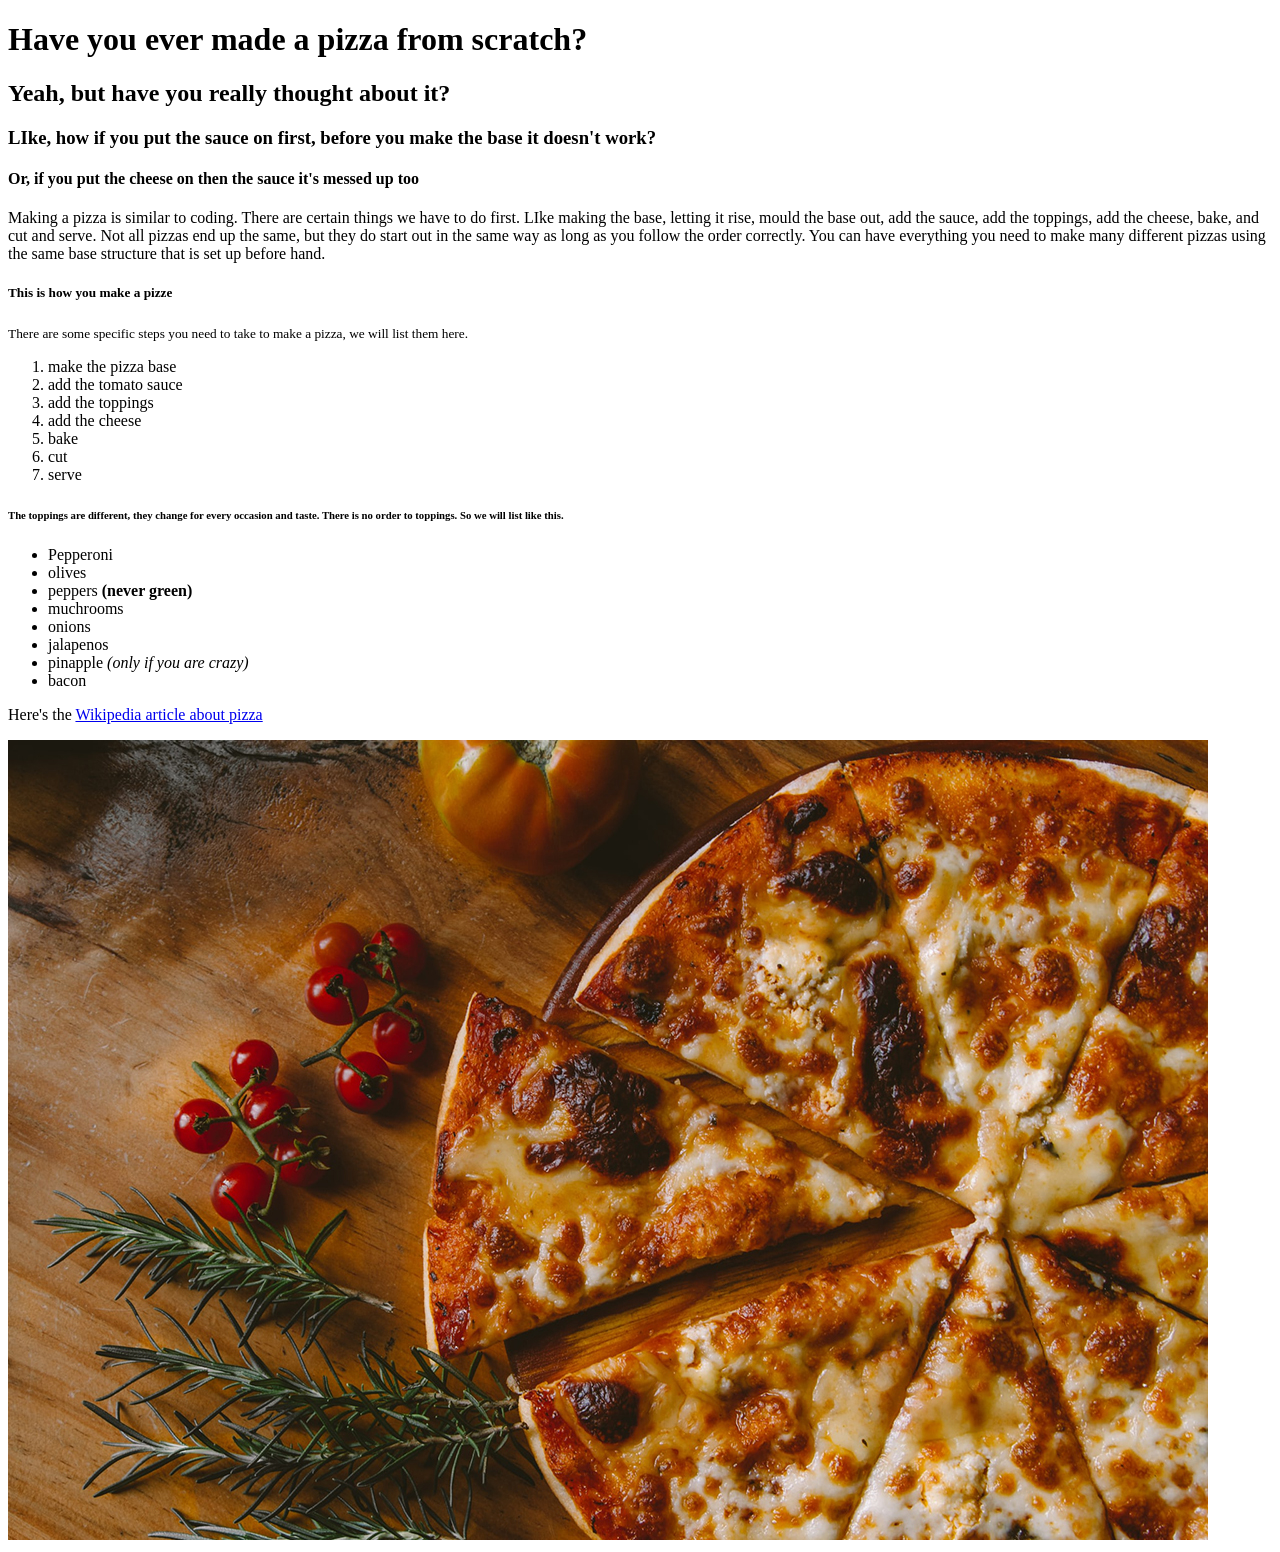
==== index.html @ 54a27f17 "Add pizza image to enhance visual appeal on the Pizza Party page" ====
<!doctype html>
<html lang="en">
  <head>
    <meta charset="UTF-8" />
    <meta name="viewport" content="width=device-width, initial-scale=1.0" />
    <title>Pizza Party</title>
  </head>
  <body>
    <h1>Have you ever made a pizza from scratch?</h1>
    <h2>Yeah, but have you really thought about it?</h2>
    <h3>
      LIke, how if you put the sauce on first, before you make the base it
      doesn't work?
    </h3>
    <h4>Or, if you put the cheese on then the sauce it's messed up too</h4>
    <p>
      Making a pizza is similar to coding. There are certain things we have to
      do first. LIke making the base, letting it rise, mould the base out, add
      the sauce, add the toppings, add the cheese, bake, and cut and serve. Not
      all pizzas end up the same, but they do start out in the same way as long
      as you follow the order correctly. You can have everything you need to
      make many different pizzas using the same base structure that is set up
      before hand.
    </p>

    <!-- Make lists here -->
    <h5>This is how you make a pizze</h5>
    <p>
      <small>
        There are some specific steps you need to take to make a pizza, we will
        list them here.
      </small>
    </p>

    <ol>
      <li>make the pizza base</li>
      <li>add the tomato sauce</li>
      <li>add the toppings</li>
      <li>add the cheese</li>
      <li>bake</li>
      <li>cut</li>
      <li>serve</li>
    </ol>

    <h6>The toppings are different, they change for every occasion and taste. There is no order to toppings. So we will list like this.</h6>

    <ul>
      <li>Pepperoni</li>
      <li>olives</li>
      <li>peppers <strong>(never green)</strong></li>
      <li>muchrooms</li>
      <li>onions</li>
      <li>jalapenos</li>
      <li>pinapple <em>(only if you are crazy)</em></li>
      <li>bacon</li>
    </ul>


    <p>Here's the <a href="https://en.wikipedia.org/wiki/Pizza" target="_blank">Wikipedia article about pizza</a></p>

    <img src="images/pizza.jpg" alt="a picture of a pizza">


  </body>
</html>
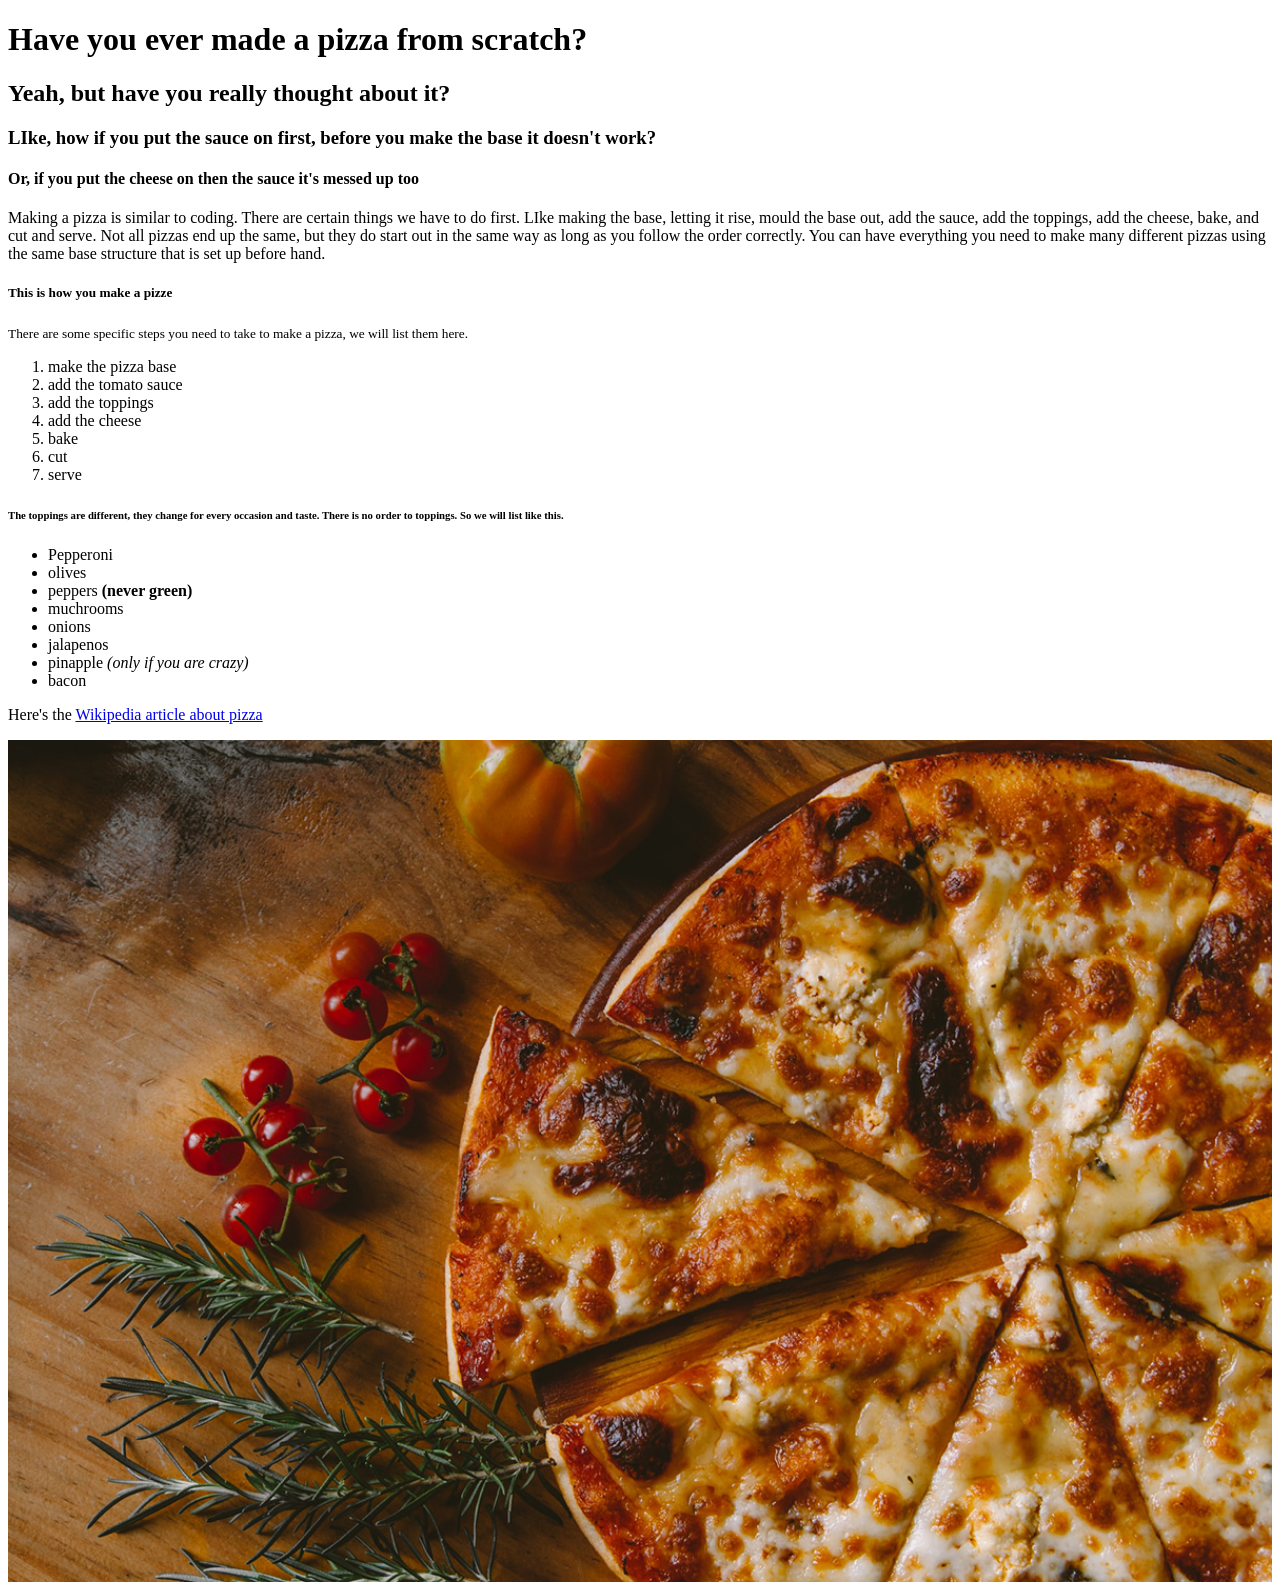
==== commit 05c5810c: "Add inline style to pizza image for responsive width" ====
--- a/index.html
+++ b/index.html
@@ -58,7 +58,7 @@
 
     <p>Here's the <a href="https://en.wikipedia.org/wiki/Pizza" target="_blank">Wikipedia article about pizza</a></p>
 
-    <img src="images/pizza.jpg" alt="a picture of a pizza">
+    <img src="images/pizza.jpg" alt="a picture of a pizza" style="width: 100%;">
 
 
   </body>
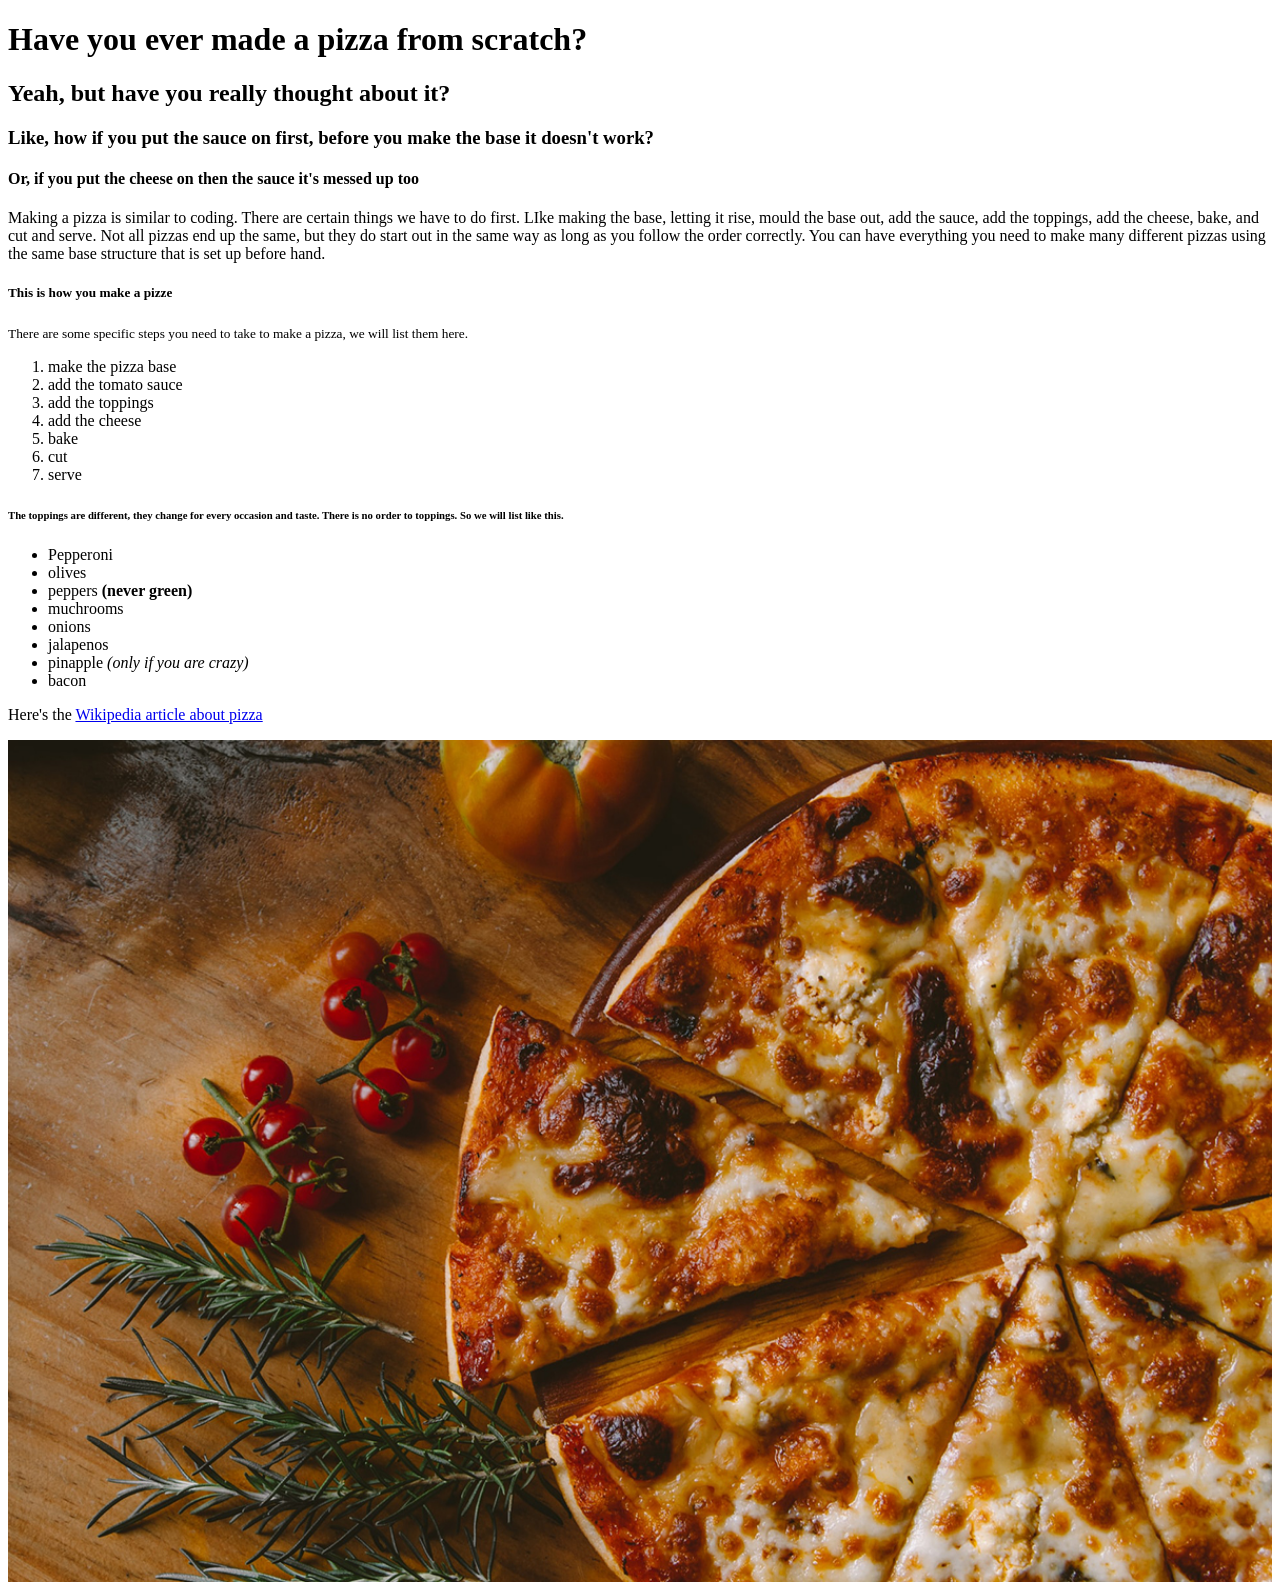
==== commit 3cfff6f4: "Fix typo in pizza making instructions on the Pizza Party page" ====
--- a/index.html
+++ b/index.html
@@ -9,7 +9,7 @@
     <h1>Have you ever made a pizza from scratch?</h1>
     <h2>Yeah, but have you really thought about it?</h2>
     <h3>
-      LIke, how if you put the sauce on first, before you make the base it
+      Like, how if you put the sauce on first, before you make the base it
       doesn't work?
     </h3>
     <h4>Or, if you put the cheese on then the sauce it's messed up too</h4>
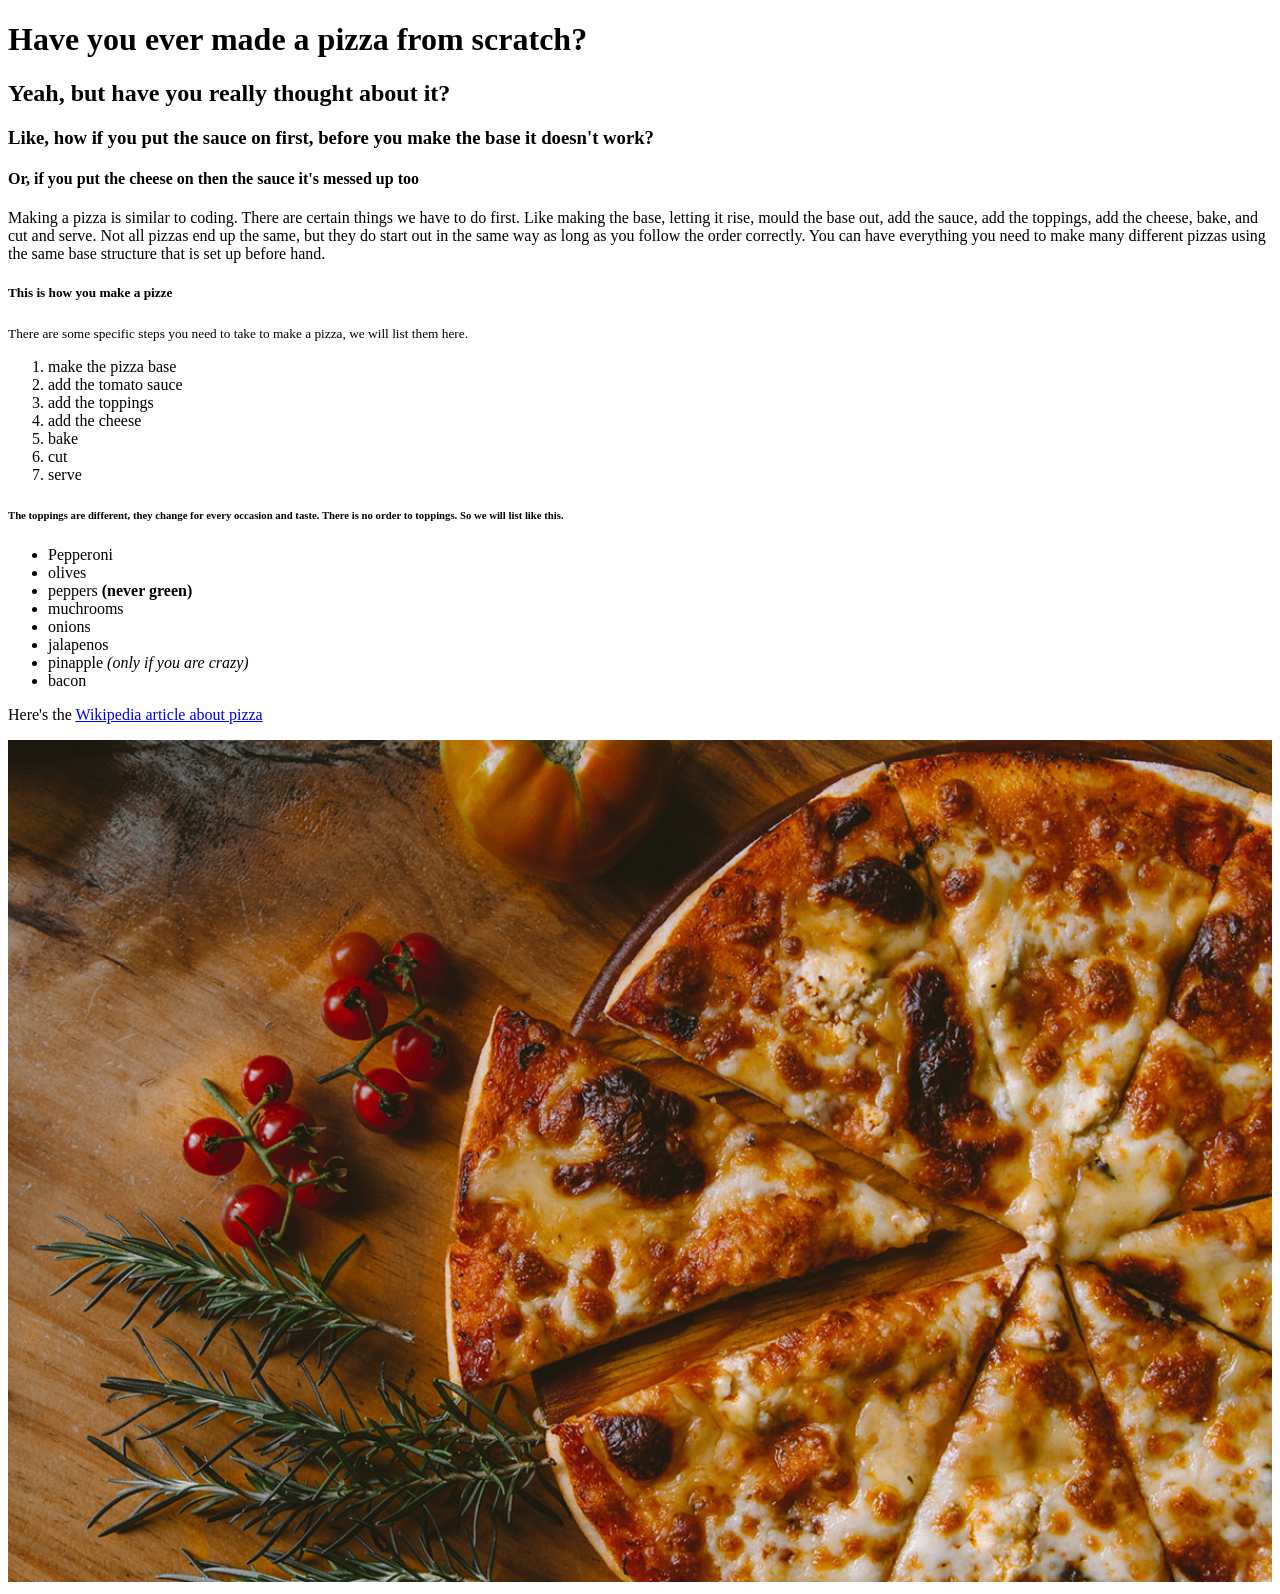
==== commit 30bbe790: "Fix typo in pizza making instructions on the Pizza Party page" ====
--- a/index.html
+++ b/index.html
@@ -14,9 +14,8 @@
     </h3>
     <h4>Or, if you put the cheese on then the sauce it's messed up too</h4>
     <p>
-      Making a pizza is similar to coding. There are certain things we have to
-      do first. LIke making the base, letting it rise, mould the base out, add
-      the sauce, add the toppings, add the cheese, bake, and cut and serve. Not
+      Making a pizza is similar to coding. There are certain things we have to do first. 
+      Like making the base, letting it rise, mould the base out, add the sauce, add the toppings, add the cheese, bake, and cut and serve. Not
       all pizzas end up the same, but they do start out in the same way as long
       as you follow the order correctly. You can have everything you need to
       make many different pizzas using the same base structure that is set up
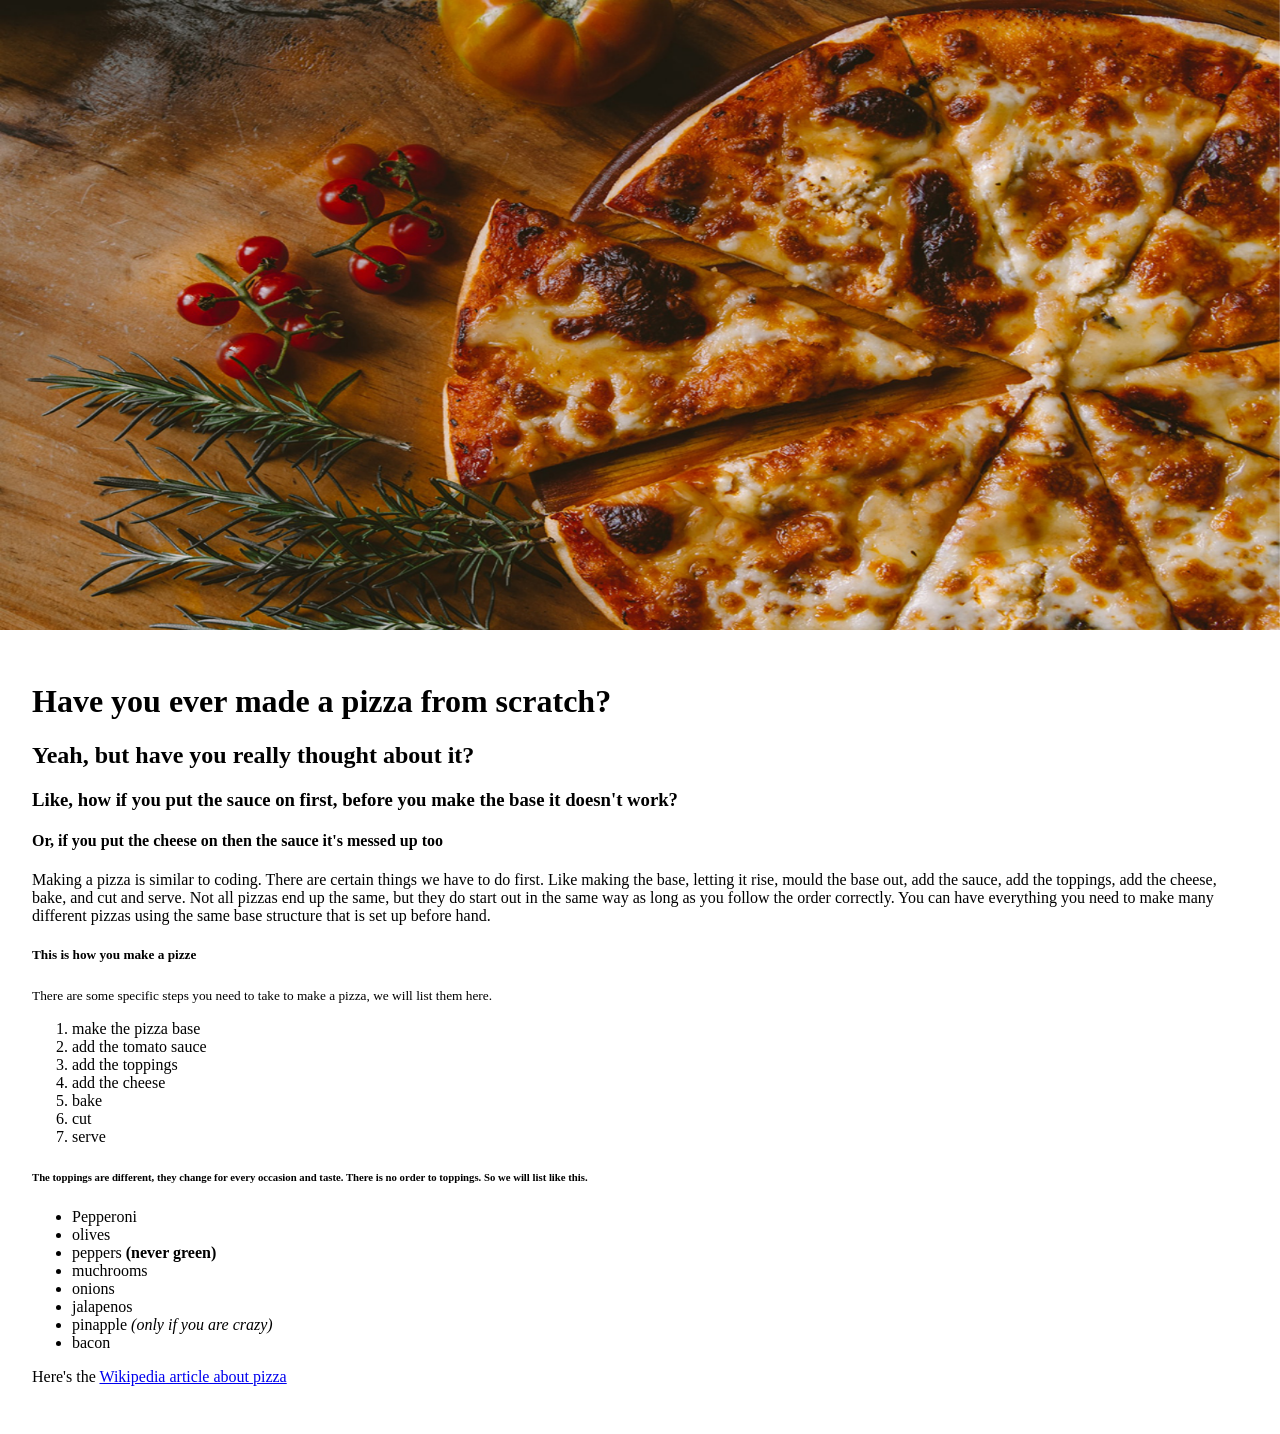
==== commit 611334ba: "Add pizza image and enhance instructions layout on the Pizza Party page" ====
--- a/index.html
+++ b/index.html
@@ -4,60 +4,65 @@
     <meta charset="UTF-8" />
     <meta name="viewport" content="width=device-width, initial-scale=1.0" />
     <title>Pizza Party</title>
+    <link rel="stylesheet" href="styles.css">
   </head>
   <body>
-    <h1>Have you ever made a pizza from scratch?</h1>
-    <h2>Yeah, but have you really thought about it?</h2>
-    <h3>
-      Like, how if you put the sauce on first, before you make the base it
-      doesn't work?
-    </h3>
-    <h4>Or, if you put the cheese on then the sauce it's messed up too</h4>
-    <p>
-      Making a pizza is similar to coding. There are certain things we have to do first. 
-      Like making the base, letting it rise, mould the base out, add the sauce, add the toppings, add the cheese, bake, and cut and serve. Not
-      all pizzas end up the same, but they do start out in the same way as long
-      as you follow the order correctly. You can have everything you need to
-      make many different pizzas using the same base structure that is set up
-      before hand.
-    </p>
-
-    <!-- Make lists here -->
-    <h5>This is how you make a pizze</h5>
-    <p>
-      <small>
-        There are some specific steps you need to take to make a pizza, we will
-        list them here.
-      </small>
-    </p>
-
-    <ol>
-      <li>make the pizza base</li>
-      <li>add the tomato sauce</li>
-      <li>add the toppings</li>
-      <li>add the cheese</li>
-      <li>bake</li>
-      <li>cut</li>
-      <li>serve</li>
-    </ol>
-
-    <h6>The toppings are different, they change for every occasion and taste. There is no order to toppings. So we will list like this.</h6>
-
-    <ul>
-      <li>Pepperoni</li>
-      <li>olives</li>
-      <li>peppers <strong>(never green)</strong></li>
-      <li>muchrooms</li>
-      <li>onions</li>
-      <li>jalapenos</li>
-      <li>pinapple <em>(only if you are crazy)</em></li>
-      <li>bacon</li>
-    </ul>
+    <div class="article-container">
+      <div class="sticky-media">
+        <img src="images/pizza.jpg" alt="a picture of a pizza">
+      </div>
+      
+      <main class="content">
+      <h1>Have you ever made a pizza from scratch?</h1>
+      <h2>Yeah, but have you really thought about it?</h2>
+      <h3>
+        Like, how if you put the sauce on first, before you make the base it
+        doesn't work?
+      </h3>
+      <h4>Or, if you put the cheese on then the sauce it's messed up too</h4>
+      <p>
+        Making a pizza is similar to coding. There are certain things we have to do first.
+        Like making the base, letting it rise, mould the base out, add the sauce, add the toppings, add the cheese, bake, and cut and serve. Not
+        all pizzas end up the same, but they do start out in the same way as long
+        as you follow the order correctly. You can have everything you need to
+        make many different pizzas using the same base structure that is set up
+        before hand.
+      </p>
+      <!-- Make lists here -->
+      <h5>This is how you make a pizze</h5>
+      <p>
+        <small>
+          There are some specific steps you need to take to make a pizza, we will
+          list them here.
+        </small>
+      </p>
+      <ol>
+        <li>make the pizza base</li>
+        <li>add the tomato sauce</li>
+        <li>add the toppings</li>
+        <li>add the cheese</li>
+        <li>bake</li>
+        <li>cut</li>
+        <li>serve</li>
+      </ol>
+      <h6>The toppings are different, they change for every occasion and taste. There is no order to toppings. So we will list like this.</h6>
+      <ul>
+        <li>Pepperoni</li>
+        <li>olives</li>
+        <li>peppers <strong>(never green)</strong></li>
+        <li>muchrooms</li>
+        <li>onions</li>
+        <li>jalapenos</li>
+        <li>pinapple <em>(only if you are crazy)</em></li>
+        <li>bacon</li>
+      </ul>
+      <p>Here's the <a href="https://en.wikipedia.org/wiki/Pizza" target="_blank">Wikipedia article about pizza</a></p>
+      </main>
+    </div>
 
 
-    <p>Here's the <a href="https://en.wikipedia.org/wiki/Pizza" target="_blank">Wikipedia article about pizza</a></p>
 
-    <img src="images/pizza.jpg" alt="a picture of a pizza" style="width: 100%;">
+    
 
 
   </body>
--- a/styles.css
+++ b/styles.css
@@ -0,0 +1,35 @@
+body {
+    margin: 0;
+    padding: 0;
+}
+
+/* main {
+    margin: 10px;
+    padding: 10px;
+} */
+
+.article-container {
+    position: relative;
+    width: 100%;
+}
+
+.sticky-media {
+    position: sticky;
+    top: 0;
+    width: 100%;
+    height: 70vh;
+    z-index: 1;
+}
+.sticky-media img {
+    width: 100%;
+    height: 100%;
+    /* object-fit: contain; */
+}
+
+.content {
+    position: relative;
+    z-index: 2;
+    background-color: #ffffff;
+    padding: 2rem;
+    /* min-height: 150vh; */
+}
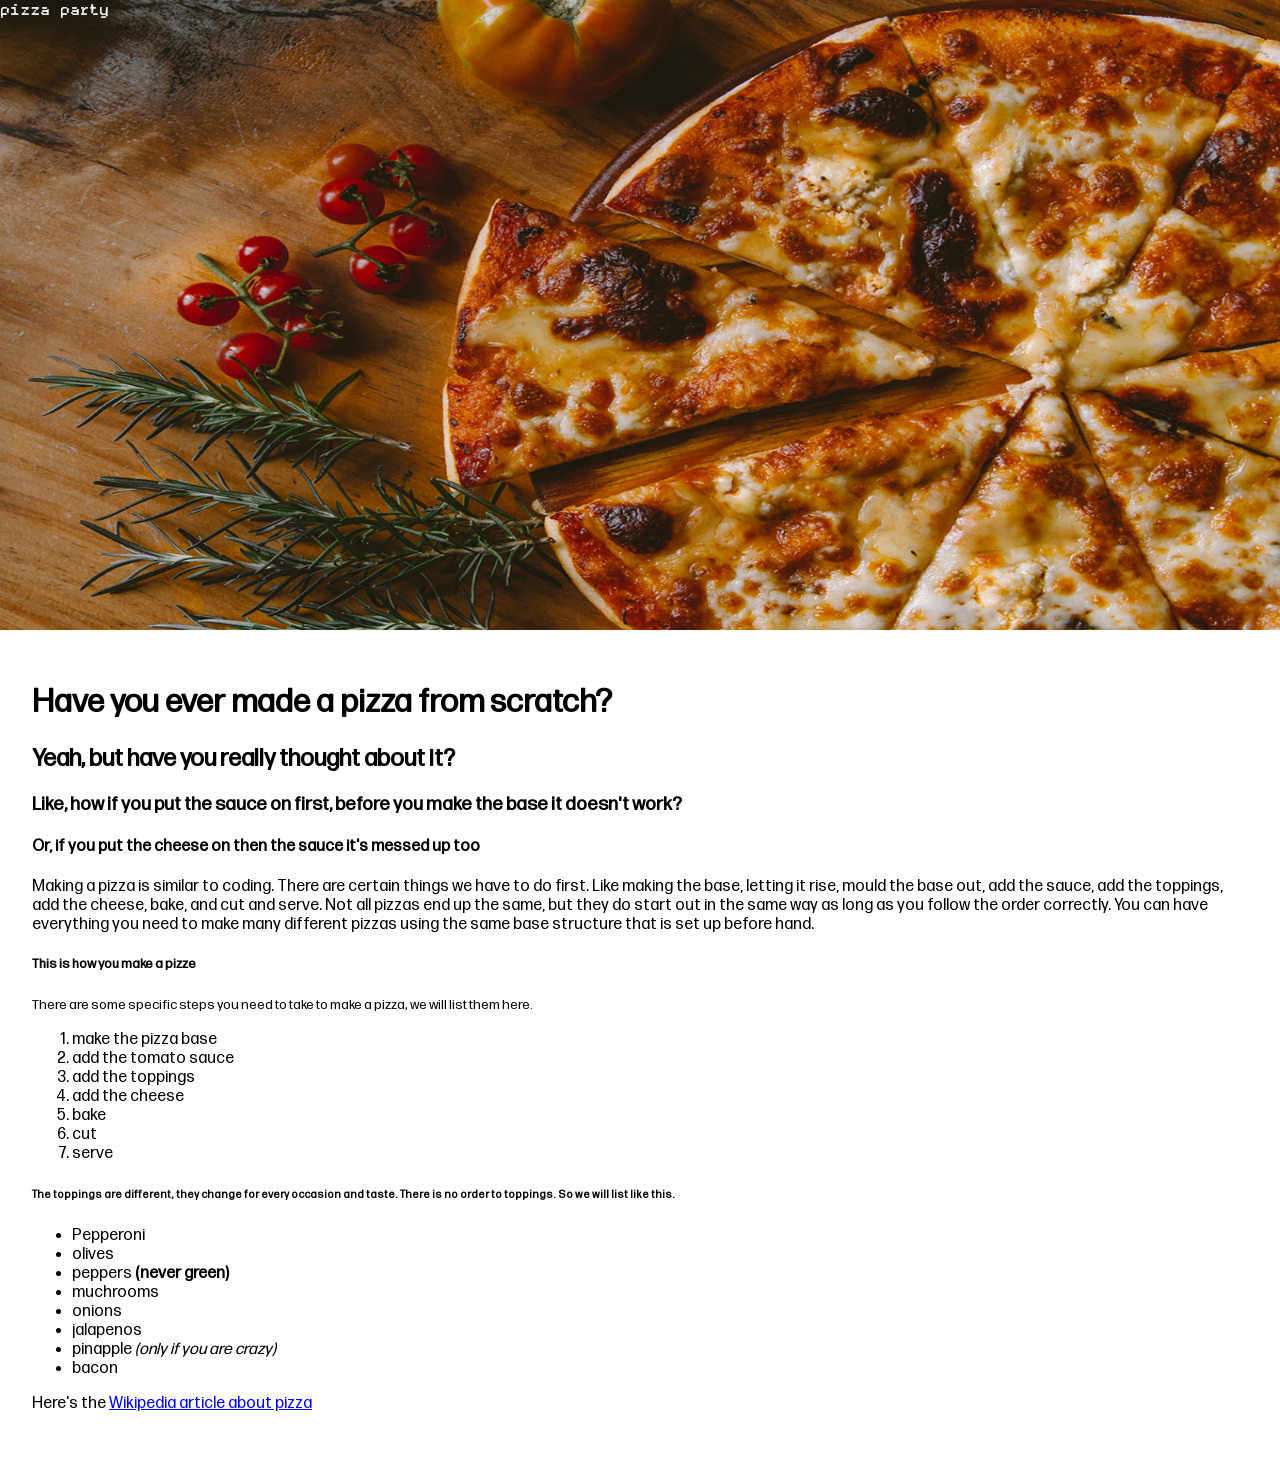
==== commit dac681e1: "Add logo to the Pizza Party page and update font-family specifications in styles.css" ====
--- a/index.html
+++ b/index.html
@@ -8,7 +8,11 @@
   </head>
   <body>
     <div class="article-container">
+
+      
+
       <div class="sticky-media">
+        <div class="logo">pizza party</div>
         <img src="images/pizza.jpg" alt="a picture of a pizza">
       </div>
       
--- a/styles.css
+++ b/styles.css
@@ -1,7 +1,27 @@
 body {
-    margin: 0;
-    padding: 0;
+  margin: 0;
+  padding: 0;
+  font-family: "FormaDJRText", sans-serif;
+
 }
+
+@font-face {
+    font-family: "FormaDJRText";
+    src: url("fonts/FormaDJRText.woff2") format("woff2");
+    font-weight: normal;
+    font-style: normal;
+    font-display: swap;
+}
+
+@font-face {
+    font-family: "OO Theran";
+    src: url("fonts/OO\ Theran.woff2") format("woff2");
+    font-weight: normal;
+    font-style: normal;
+    font-display: swap;
+}
+
+
 
 /* main {
     margin: 10px;
@@ -9,27 +29,47 @@
 } */
 
 .article-container {
-    position: relative;
-    width: 100%;
+  position: relative; /* it just adds the ability to nudge the spaces with top, left, right, bottom*/
+  width: 100%;
 }
 
 .sticky-media {
-    position: sticky;
-    top: 0;
-    width: 100%;
-    height: 70vh;
-    z-index: 1;
+  position: sticky;
+  top: 0;
+  width: 100%;
+  height: 70vh;
+  z-index: 1;
 }
 .sticky-media img {
-    width: 100%;
-    height: 100%;
-    /* object-fit: contain; */
+  width: 100%;
+  height: 100%;
+  /* object-fit: contain; */
 }
 
 .content {
-    position: relative;
-    z-index: 2;
-    background-color: #ffffff;
-    padding: 2rem;
-    /* min-height: 150vh; */
-}+  position: relative;
+  z-index: 2;
+  background-color: #ffffff;
+  padding: 2rem;
+  /* min-height: 150vh; */
+}
+
+.logo {
+    position: absolute;
+    font-family: "OO Theran", sans-serif;
+    color: white;
+    padding-left: auto;
+    padding-right: auto;  
+}
+
+
+
+
+
+
+
+
+
+/* For your page, both work. sticky is usually the tidier choice for this kind of effect because it needs less code and cleans up after itself when the section ends. fixed is better for things that should never move at all, like a navigation bar or a chat button. */
+
+
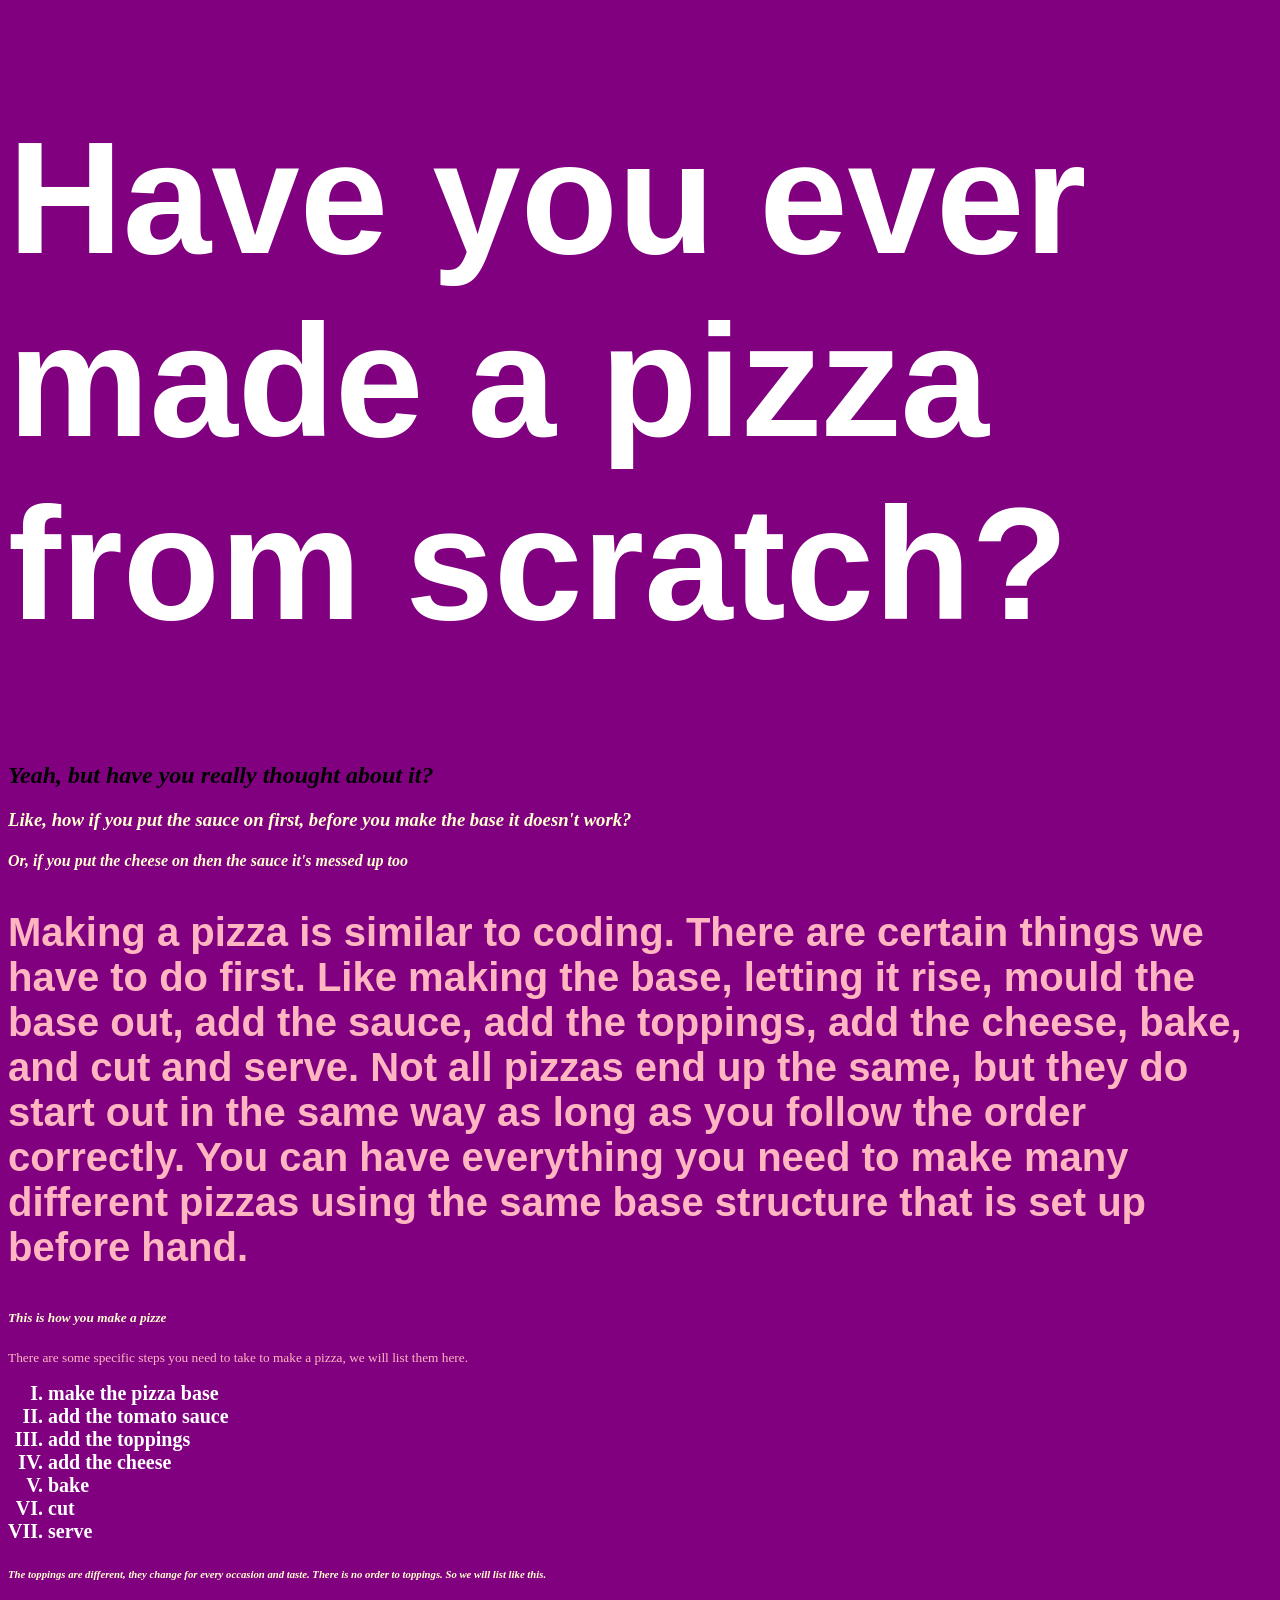
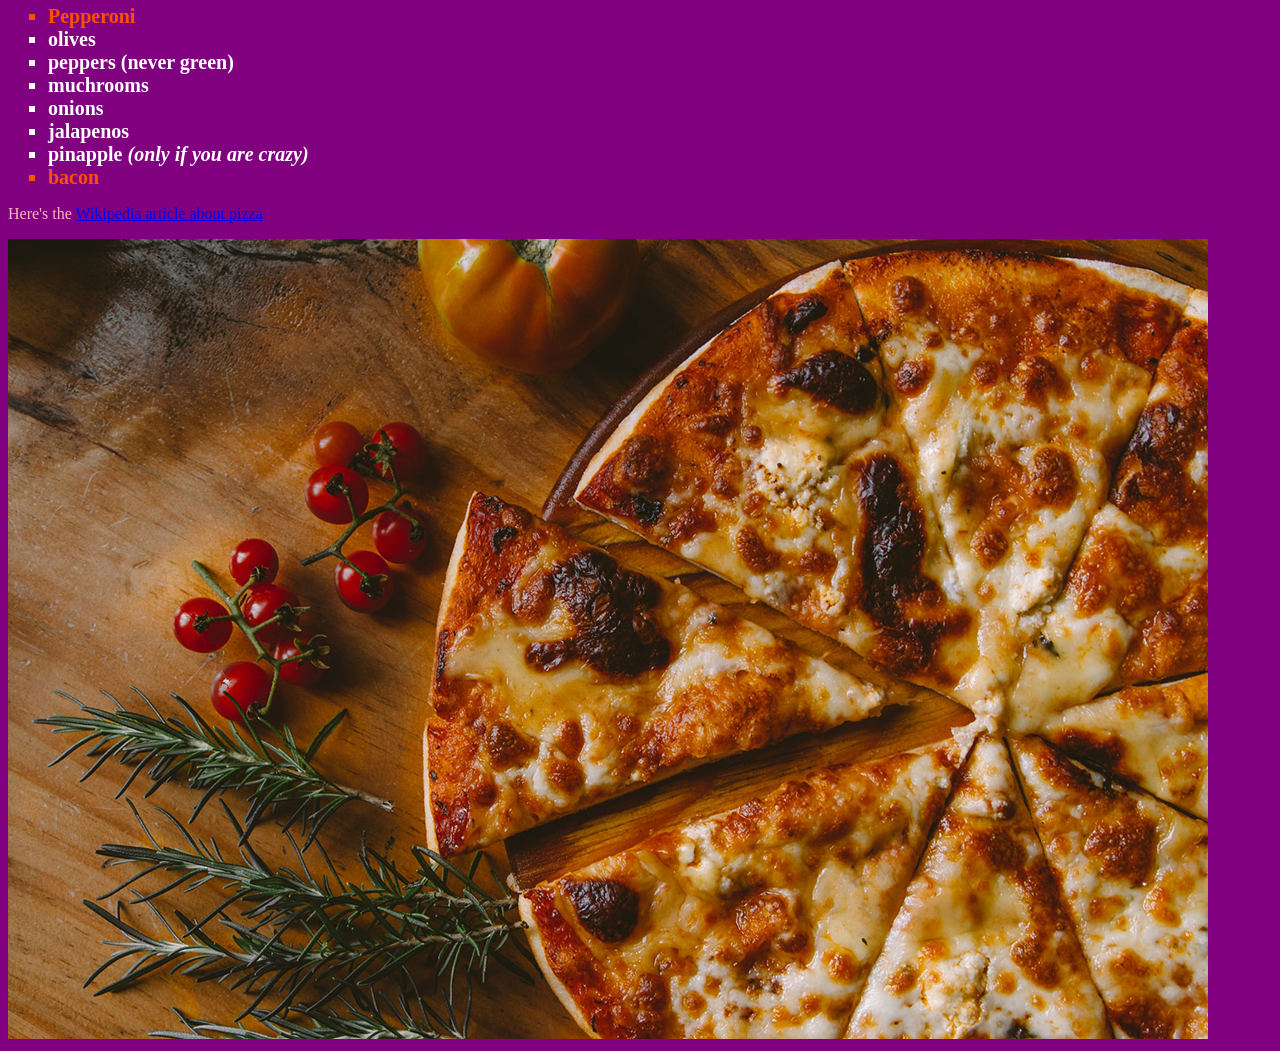
==== commit e2ec612e: "Refactor index.html and styles.css: comment out sticky media section, update pizza image class, and " ====
--- a/index.html
+++ b/index.html
@@ -11,10 +11,10 @@
 
       
 
-      <div class="sticky-media">
+      <!-- <div class="sticky-media">
         <div class="logo">pizza party</div>
-        <img src="images/pizza.jpg" alt="a picture of a pizza">
-      </div>
+        
+      </div> -->
       
       <main class="content">
       <h1>Have you ever made a pizza from scratch?</h1>
@@ -24,7 +24,7 @@
         doesn't work?
       </h3>
       <h4>Or, if you put the cheese on then the sauce it's messed up too</h4>
-      <p>
+      <p class="special">
         Making a pizza is similar to coding. There are certain things we have to do first.
         Like making the base, letting it rise, mould the base out, add the sauce, add the toppings, add the cheese, bake, and cut and serve. Not
         all pizzas end up the same, but they do start out in the same way as long
@@ -51,16 +51,17 @@
       </ol>
       <h6>The toppings are different, they change for every occasion and taste. There is no order to toppings. So we will list like this.</h6>
       <ul>
-        <li>Pepperoni</li>
+        <li class="fave">Pepperoni</li>
         <li>olives</li>
         <li>peppers <strong>(never green)</strong></li>
         <li>muchrooms</li>
         <li>onions</li>
         <li>jalapenos</li>
         <li>pinapple <em>(only if you are crazy)</em></li>
-        <li>bacon</li>
+        <li class="fave">bacon</li>
       </ul>
       <p>Here's the <a href="https://en.wikipedia.org/wiki/Pizza" target="_blank">Wikipedia article about pizza</a></p>
+      <img src="images/pizza.jpg" alt="a picture of a pizza" class="pizza-image">
       </main>
     </div>
 
--- a/styles.css
+++ b/styles.css
@@ -1,75 +1,57 @@
 body {
-  margin: 0;
-  padding: 0;
-  font-family: "FormaDJRText", sans-serif;
-
-}
-
-@font-face {
-    font-family: "FormaDJRText";
-    src: url("fonts/FormaDJRText.woff2") format("woff2");
-    font-weight: normal;
-    font-style: normal;
-    font-display: swap;
-}
-
-@font-face {
-    font-family: "OO Theran";
-    src: url("fonts/OO\ Theran.woff2") format("woff2");
-    font-weight: normal;
-    font-style: normal;
-    font-display: swap;
+    background-color: #800080; /* purple */
 }
 
 
-
-/* main {
-    margin: 10px;
-    padding: 10px;
-} */
-
-.article-container {
-  position: relative; /* it just adds the ability to nudge the spaces with top, left, right, bottom*/
-  width: 100%;
+p {
+    /* color: #FFAAAA; */
+    color: #ffb6c1;
 }
 
-.sticky-media {
-  position: sticky;
-  top: 0;
-  width: 100%;
-  height: 70vh;
-  z-index: 1;
-}
-.sticky-media img {
-  width: 100%;
-  height: 100%;
-  /* object-fit: contain; */
+h1, h2, h3, h4, h5, h6 {
+    /* font-family: Verdana, Geneva, Tahoma, sans-serif; */
+    color: #FFFFCF;
+    font-style: italic;
+    /* text-align: right; */
 }
 
-.content {
-  position: relative;
-  z-index: 2;
-  background-color: #ffffff;
-  padding: 2rem;
-  /* min-height: 150vh; */
+h1 {
+    font-family: Impact, Haettenschweiler, 'Arial Narrow Bold', sans-serif;
+    font-size: 159px;
+    color: #ffffff;
+    font-style: normal;
 }
 
-.logo {
-    position: absolute;
-    font-family: "OO Theran", sans-serif;
-    color: white;
-    padding-left: auto;
-    padding-right: auto;  
+h2 {
+    color: #000000;
 }
 
 
+.special {
+    font-family:'Gill Sans', 'Gill Sans MT', Calibri, 'Trebuchet MS', sans-serif;
+    font-weight: bold;
+    font-size: 40px;
+    text-align: left;
+}
 
+ul {
+    list-style-type: square;
+}
 
+ol {
+    list-style-type: upper-roman;
+}
 
+li {
+    color: #ffffff;
+    font-size: 20px;
+    font-weight: bold;
+}
 
+.fave {
+    color:#ff5000;
+}
 
-
-
-/* For your page, both work. sticky is usually the tidier choice for this kind of effect because it needs less code and cleans up after itself when the section ends. fixed is better for things that should never move at all, like a navigation bar or a chat button. */
-
-
+.pizza-image{
+    
+}
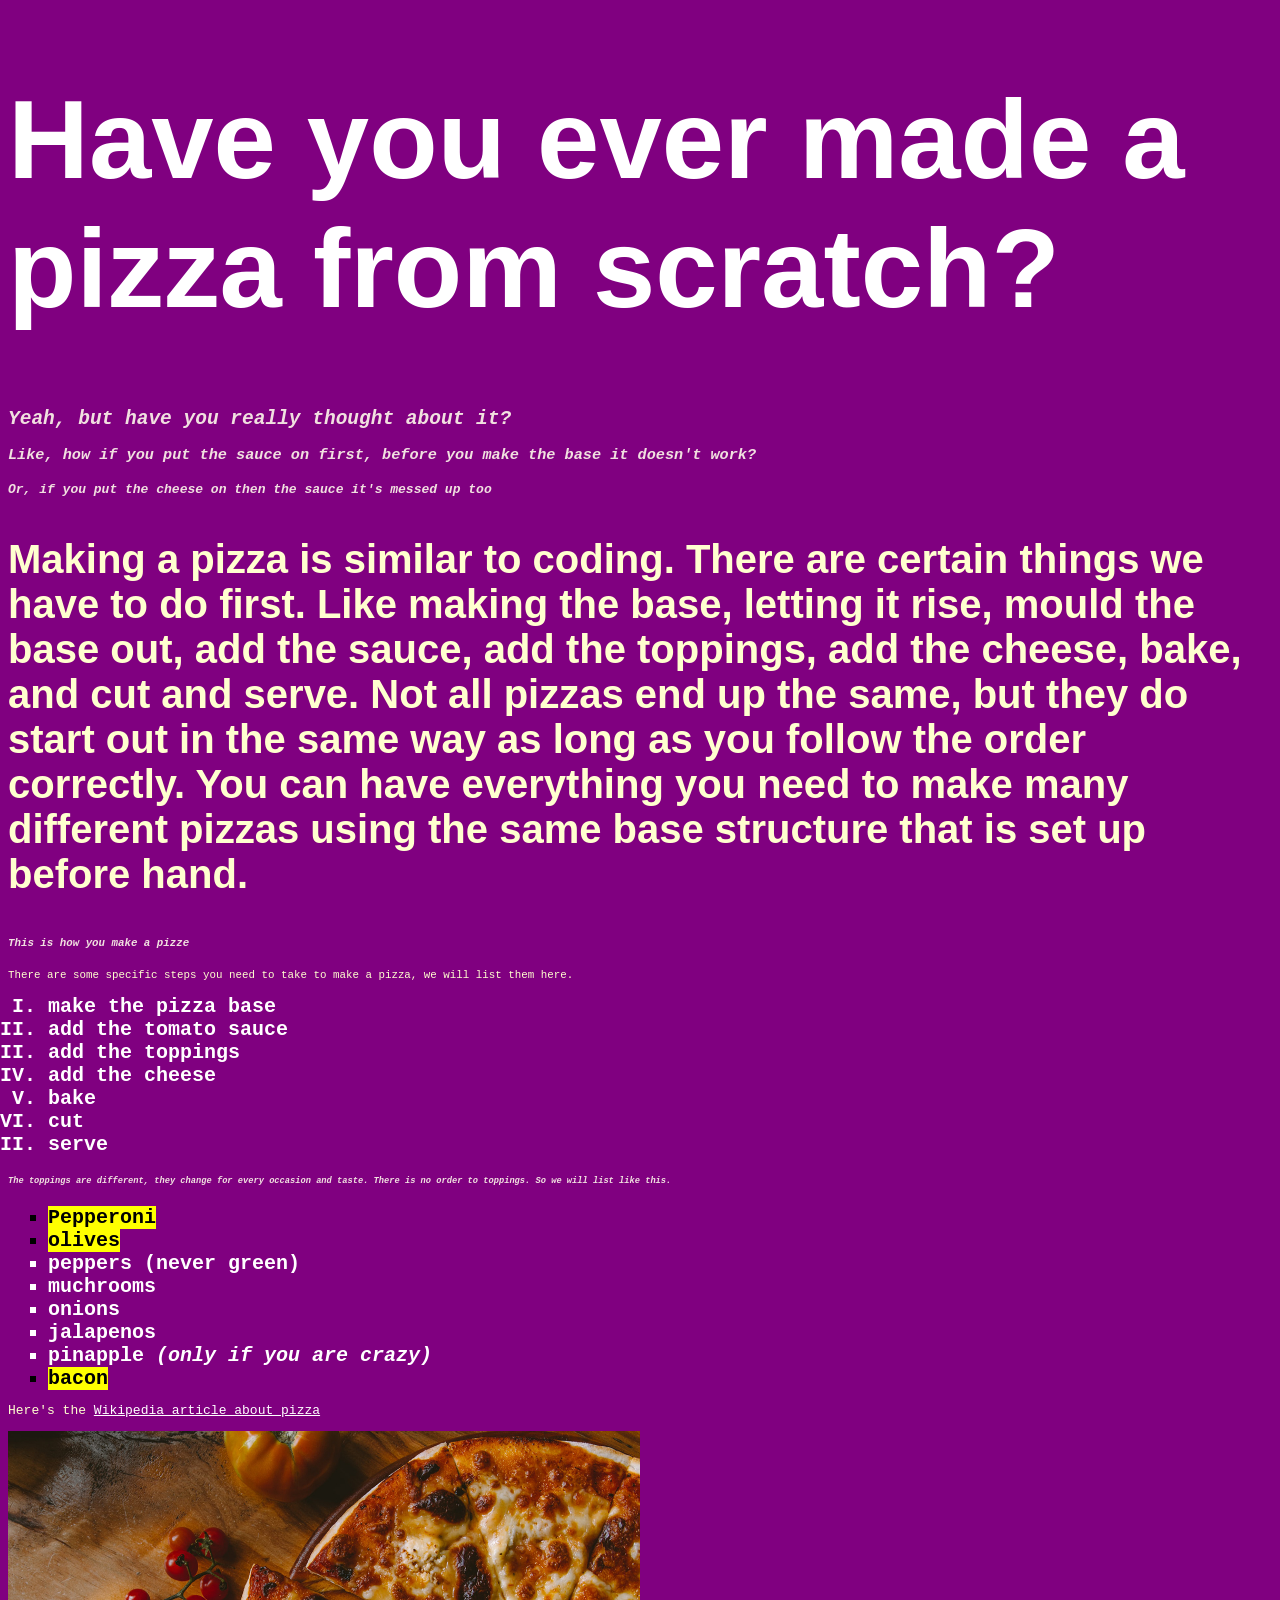
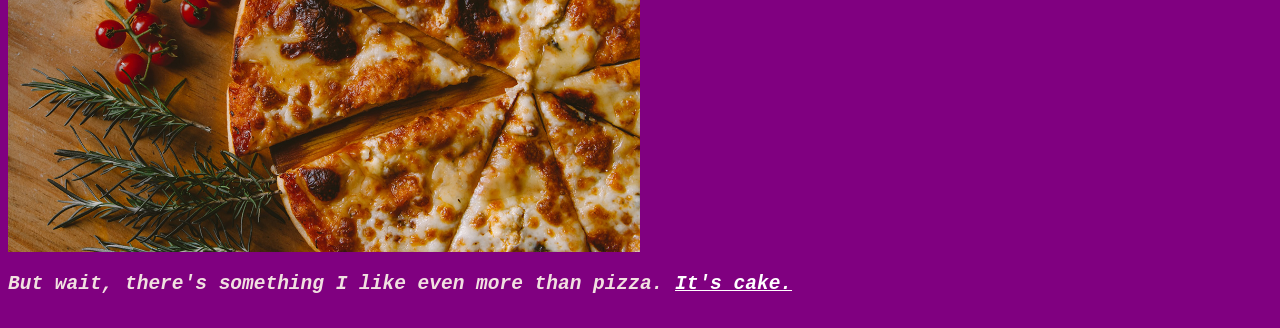
==== commit 4506facc: "Add new CSS files for styling and layout enhancements - Created styles3.css for main layout, includi" ====
--- a/index.html
+++ b/index.html
@@ -51,8 +51,8 @@
       </ol>
       <h6>The toppings are different, they change for every occasion and taste. There is no order to toppings. So we will list like this.</h6>
       <ul>
-        <li class="fave">Pepperoni</li>
-        <li>olives</li>
+        <li class="fave"><snap style="background-color: yellow; color: black">Pepperoni</snap></li>
+        <li class="fave">olives</li>
         <li>peppers <strong>(never green)</strong></li>
         <li>muchrooms</li>
         <li>onions</li>
@@ -62,6 +62,9 @@
       </ul>
       <p>Here's the <a href="https://en.wikipedia.org/wiki/Pizza" target="_blank">Wikipedia article about pizza</a></p>
       <img src="images/pizza.jpg" alt="a picture of a pizza" class="pizza-image">
+
+      <h2>But wait, there's something I like even more than pizza. <a href="cake.html" target="_blank">It's cake.
+      </a></h2>
       </main>
     </div>
 
--- a/styles.css
+++ b/styles.css
@@ -1,29 +1,30 @@
 body {
     background-color: #800080; /* purple */
+    font-family: monospace;
 }
 
 
 p {
     /* color: #FFAAAA; */
-    color: #ffb6c1;
+    color: #FFFFCF ;
 }
 
 h1, h2, h3, h4, h5, h6 {
     /* font-family: Verdana, Geneva, Tahoma, sans-serif; */
-    color: #FFFFCF;
+    color: #f1e0e0;
     font-style: italic;
     /* text-align: right; */
 }
 
 h1 {
     font-family: Impact, Haettenschweiler, 'Arial Narrow Bold', sans-serif;
-    font-size: 159px;
+    font-size: 7em;
     color: #ffffff;
     font-style: normal;
 }
 
 h2 {
-    color: #000000;
+    color: #f1e0e0;
 }
 
 
@@ -46,12 +47,71 @@
     color: #ffffff;
     font-size: 20px;
     font-weight: bold;
+    /* position: relative; */
 }
 
 .fave {
-    color:#ff5000;
+    color: black;
+    background-color: #ffff00;
+    width: fit-content;
 }
 
+/* .fave::before {
+    content: "";
+    position: relative;
+    top: 0;
+    left: 0;
+    width: 100%;
+    height: 100%;
+    background-color: #ffff00;
+    font-size: 15px;
+    font-style: italic;
+} */
+
 .pizza-image{
-    
+    width: 50%;
+}
+
+
+a {
+    color: white;
+}
+
+
+
+/* cake page */
+
+
+.cake-text {
+    font-family: Verdana, Geneva, Tahoma, sans-serif;
+    text-align: left;
+    color: white;
+    font-size: 25px;
+    font-weight: bold;
+}
+
+.section-one{
+    border: 1px solid white;
+    background-color:#403080;
+}
+
+.caption {
+    font-size: 15px;
+    font-style: italic;
+}
+
+.container {
+    display: flex;
+    justify-content: space-evenly;
+    flex-wrap: wrap;
+}
+
+.cake-item {
+    border: 1px dashed #FFF200;
+    width: 100%;
+}
+
+.cake-group {
+    border: 2px solid #008000;
+    width: 275px;
 }
